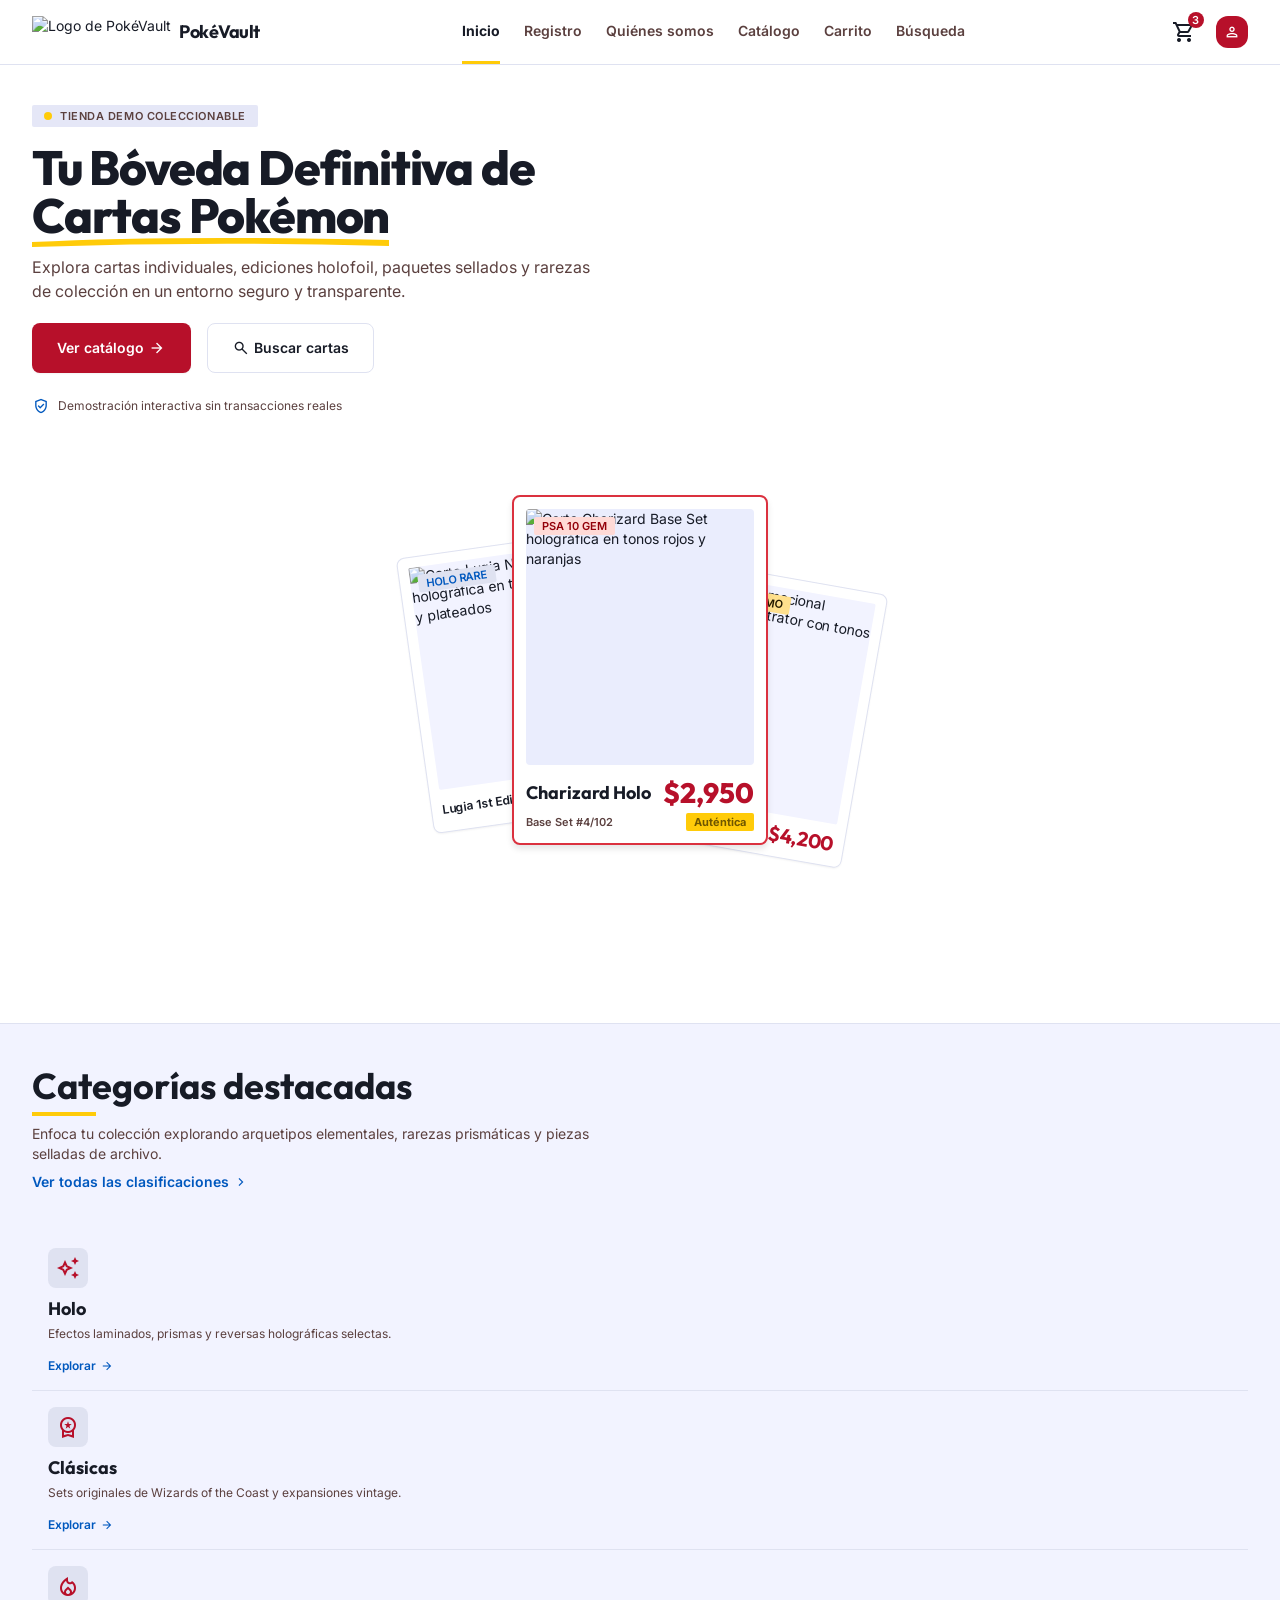
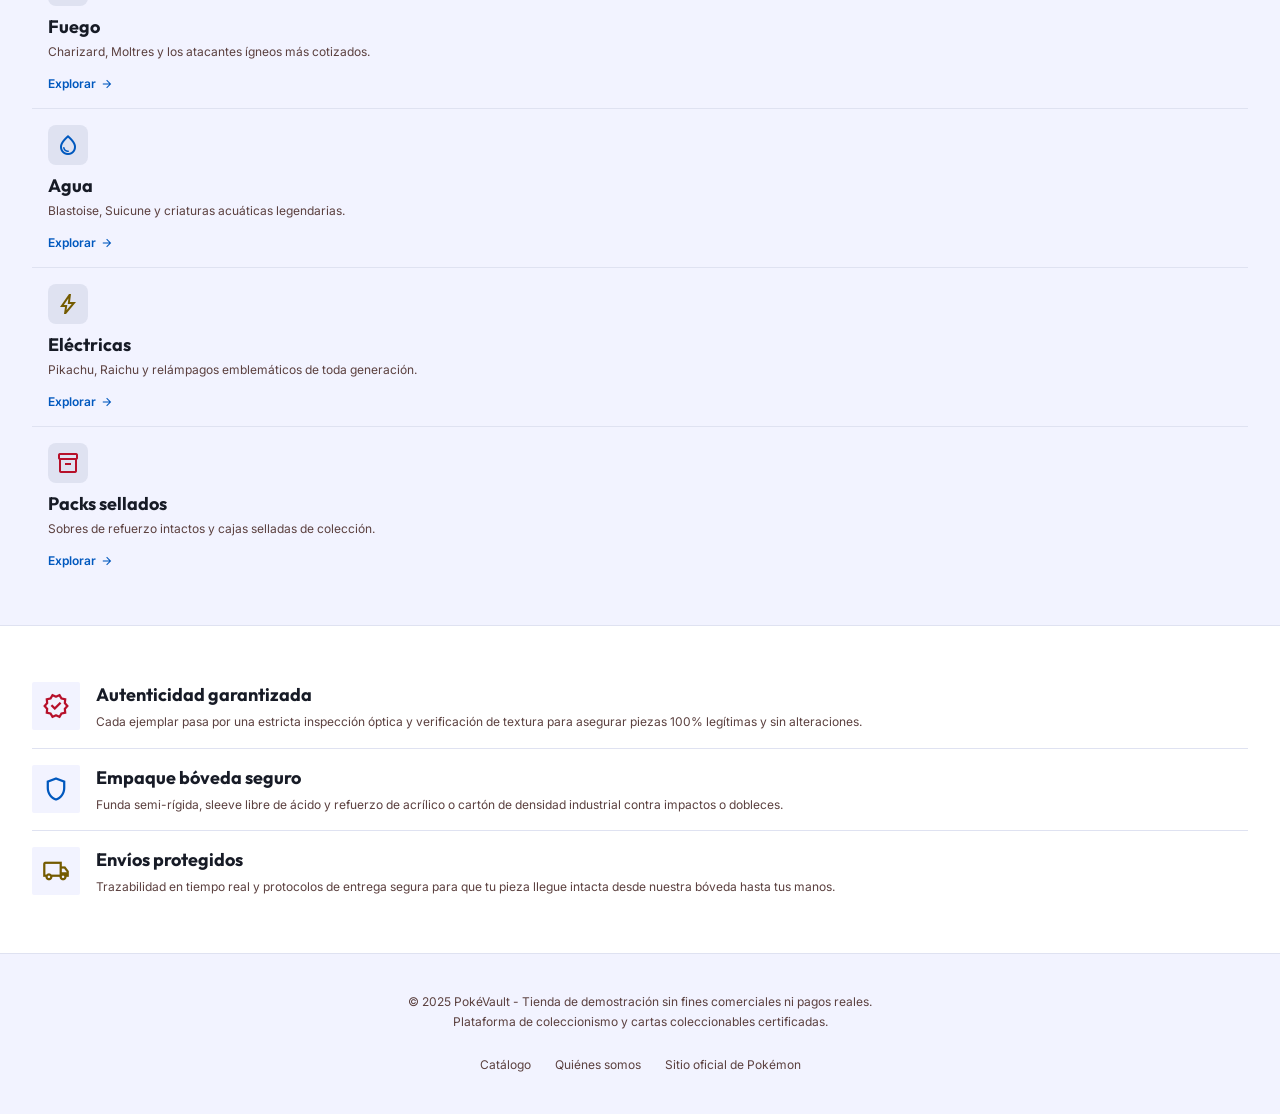
==== index.html @ d64e1e8b "git init" ====
<!DOCTYPE html>
<html lang="es">
<head>
  <meta charset="utf-8">
  <meta name="viewport" content="width=device-width, initial-scale=1.0">
  <title>PokéVault | Inicio</title>

  <!-- Fuentes e iconos -->
  <link rel="preconnect" href="https://fonts.googleapis.com">
  <link rel="preconnect" href="https://fonts.gstatic.com" crossorigin>
  <link rel="stylesheet" href="https://fonts.googleapis.com/css2?family=Inter:wght@400;600;700&family=Outfit:wght@700;800&display=swap">
  <link rel="stylesheet" href="https://fonts.googleapis.com/css2?family=Material+Symbols+Outlined:wght,FILL@100..700,0..1&display=swap">

  <!-- Estilos del sitio -->
  <link rel="stylesheet" href="styles.css">
  <link rel="stylesheet" href="css/index.css">
</head>
<body>

  <!-- ENCABEZADO -->
  <header class="site-header">
    <div class="container site-header__inner">
      <a class="brand" href="index.html">
        <img class="brand__logo" alt="Logo de PokéVault" src="https://lh3.googleusercontent.com/aida/[base64]">
        <span class="brand__name text-headline-sm">PokéVault</span>
      </a>

      <nav class="main-nav" aria-label="Navegación principal">
        <ul class="main-nav__list">
          <li><a class="main-nav__link is-active" href="index.html" aria-current="page">Inicio</a></li>
          <li><a class="main-nav__link" href="registro.html">Registro</a></li>
          <li><a class="main-nav__link" href="quienes_somos.html">Quiénes somos</a></li>
          <li><a class="main-nav__link" href="catalogo.html">Catálogo</a></li>
          <li><a class="main-nav__link" href="carrito.html">Carrito</a></li>
          <li><a class="main-nav__link" href="busqueda.html">Búsqueda</a></li>
        </ul>
      </nav>

      <div class="header-actions">
        <a class="cart-link" href="carrito.html" aria-label="Ver carrito">
          <span class="material-symbols-outlined icon-24">shopping_cart</span>
          <span class="cart-count" id="cart-count">3</span>
        </a>
        <div class="avatar">
          <span class="material-symbols-outlined icon-18">person</span>
        </div>
      </div>
    </div>
  </header>

  <main>

    <!-- HERO -->
    <section class="hero">
      <div class="container">
        <div class="hero__grid">

          <div class="hero__content">
            <div class="badge text-label-sm">
              <span class="badge__dot"></span>
              Tienda demo coleccionable
            </div>

            <h1 class="text-display">
              Tu Bóveda Definitiva de <br>
              <span class="hero__title-accent">
                Cartas Pokémon
                <svg class="hero__underline" fill="currentColor" preserveAspectRatio="none" viewBox="0 0 100 12" aria-hidden="true">
                  <path d="M0,7 Q40,0 100,5 L100,11 Q50,6 0,12 Z"></path>
                </svg>
              </span>
            </h1>

            <p class="hero__text text-body-lg">
              Explora cartas individuales, ediciones holofoil, paquetes sellados y rarezas de colección en un entorno seguro y transparente.
            </p>

            <div class="hero__actions">
              <a class="btn btn--primary text-label-lg" href="catalogo.html">
                <span>Ver catálogo</span>
                <span class="material-symbols-outlined icon-18">arrow_forward</span>
              </a>
              <a class="btn btn--outline text-label-lg" href="busqueda.html">
                <span class="material-symbols-outlined icon-18">search</span>
                <span>Buscar cartas</span>
              </a>
            </div>

            <div class="hero__note text-body-sm">
              <span class="material-symbols-outlined icon-18 color-tertiary">verified_user</span>
              <span>Demostración interactiva sin transacciones reales</span>
            </div>
          </div>

          <div class="hero__visual">
            <div class="card-stack">

              <!-- Carta izquierda -->
              <div class="showcase-card showcase-card--left">
                <div class="showcase-card__media">
                  <img alt="Carta Lugia Neo Genesis holográfica en tonos azules y plateados" src="https://lh3.googleusercontent.com/aida-public/[base64]">
                  <span class="showcase-card__tag tag--blue text-label-sm">Holo Rare</span>
                </div>
                <div class="showcase-card__row">
                  <span class="text-label-md truncate">Lugia 1st Edition</span>
                  <span class="showcase-card__price text-price-md">$850</span>
                </div>
              </div>

              <!-- Carta derecha -->
              <div class="showcase-card showcase-card--right">
                <div class="showcase-card__media">
                  <img alt="Carta promocional Pikachu Illustrator con tonos amarillos" src="https://lh3.googleusercontent.com/aida-public/[base64]">
                  <span class="showcase-card__tag tag--yellow text-label-sm">Ultra Promo</span>
                </div>
                <div class="showcase-card__row">
                  <span class="text-label-md truncate">Illustrator Pikachu</span>
                  <span class="showcase-card__price text-price-md">$4,200</span>
                </div>
              </div>

              <!-- Carta central -->
              <div class="showcase-card showcase-card--main">
                <div class="showcase-card__media">
                  <img alt="Carta Charizard Base Set holográfica en tonos rojos y naranjas" src="https://lh3.googleusercontent.com/aida-public/[base64]">
                  <span class="showcase-card__tag tag--red text-label-sm">PSA 10 Gem</span>
                </div>
                <div class="showcase-card__info">
                  <div class="showcase-card__row">
                    <span class="text-headline-sm">Charizard Holo</span>
                    <span class="showcase-card__price text-price-lg">$2,950</span>
                  </div>
                  <div class="showcase-card__row showcase-card__meta text-label-sm">
                    <span>Base Set #4/102</span>
                    <span class="chip-authentic">Auténtica</span>
                  </div>
                </div>
              </div>

            </div>
          </div>

        </div>
      </div>
    </section>

    <!-- CATEGORÍAS DESTACADAS -->
    <section class="categories">
      <div class="container">
        <div class="section-head">
          <div>
            <h2 class="section-head__title text-headline-lg">
              Categorías destacadas
              <span class="section-head__bar"></span>
            </h2>
            <p class="section-head__text">
              Enfoca tu colección explorando arquetipos elementales, rarezas prismáticas y piezas selladas de archivo.
            </p>
          </div>
          <a class="link-arrow text-label-lg" href="catalogo.html">
            <span>Ver todas las clasificaciones</span>
            <span class="material-symbols-outlined icon-16">chevron_right</span>
          </a>
        </div>

        <ul class="category-grid">
          <li class="category-item">
            <a class="category" href="catalogo.html">
              <div>
                <div class="category__icon color-primary">
                  <span class="material-symbols-outlined icon-24">auto_awesome</span>
                </div>
                <h3 class="category__title text-headline-sm">Holo</h3>
                <p class="category__text text-body-sm">Efectos laminados, prismas y reversas holográficas selectas.</p>
              </div>
              <div class="category__cta text-label-md">
                <span>Explorar</span>
                <span class="material-symbols-outlined icon-14">arrow_forward</span>
              </div>
            </a>
          </li>

          <li class="category-item">
            <a class="category" href="catalogo.html">
              <div>
                <div class="category__icon color-primary">
                  <span class="material-symbols-outlined icon-24">workspace_premium</span>
                </div>
                <h3 class="category__title text-headline-sm">Clásicas</h3>
                <p class="category__text text-body-sm">Sets originales de Wizards of the Coast y expansiones vintage.</p>
              </div>
              <div class="category__cta text-label-md">
                <span>Explorar</span>
                <span class="material-symbols-outlined icon-14">arrow_forward</span>
              </div>
            </a>
          </li>

          <li class="category-item">
            <a class="category" href="catalogo.html">
              <div>
                <div class="category__icon color-primary">
                  <span class="material-symbols-outlined icon-24">local_fire_department</span>
                </div>
                <h3 class="category__title text-headline-sm">Fuego</h3>
                <p class="category__text text-body-sm">Charizard, Moltres y los atacantes ígneos más cotizados.</p>
              </div>
              <div class="category__cta text-label-md">
                <span>Explorar</span>
                <span class="material-symbols-outlined icon-14">arrow_forward</span>
              </div>
            </a>
          </li>

          <li class="category-item">
            <a class="category" href="catalogo.html">
              <div>
                <div class="category__icon color-tertiary">
                  <span class="material-symbols-outlined icon-24">water_drop</span>
                </div>
                <h3 class="category__title text-headline-sm">Agua</h3>
                <p class="category__text text-body-sm">Blastoise, Suicune y criaturas acuáticas legendarias.</p>
              </div>
              <div class="category__cta text-label-md">
                <span>Explorar</span>
                <span class="material-symbols-outlined icon-14">arrow_forward</span>
              </div>
            </a>
          </li>

          <li class="category-item">
            <a class="category" href="catalogo.html">
              <div>
                <div class="category__icon color-secondary">
                  <span class="material-symbols-outlined icon-24">bolt</span>
                </div>
                <h3 class="category__title text-headline-sm">Eléctricas</h3>
                <p class="category__text text-body-sm">Pikachu, Raichu y relámpagos emblemáticos de toda generación.</p>
              </div>
              <div class="category__cta text-label-md">
                <span>Explorar</span>
                <span class="material-symbols-outlined icon-14">arrow_forward</span>
              </div>
            </a>
          </li>

          <li class="category-item">
            <a class="category" href="catalogo.html">
              <div>
                <div class="category__icon color-primary">
                  <span class="material-symbols-outlined icon-24">inventory_2</span>
                </div>
                <h3 class="category__title text-headline-sm">Packs sellados</h3>
                <p class="category__text text-body-sm">Sobres de refuerzo intactos y cajas selladas de colección.</p>
              </div>
              <div class="category__cta text-label-md">
                <span>Explorar</span>
                <span class="material-symbols-outlined icon-14">arrow_forward</span>
              </div>
            </a>
          </li>
        </ul>
      </div>
    </section>

    <!-- BENEFICIOS -->
    <section class="benefits">
      <div class="container">
        <div class="benefits__grid">

          <div class="benefit">
            <div class="benefit__icon color-primary">
              <span class="material-symbols-outlined icon-28">verified</span>
            </div>
            <div class="benefit__body">
              <h4 class="benefit__title text-headline-sm">Autenticidad garantizada</h4>
              <p class="benefit__text text-body-sm">
                Cada ejemplar pasa por una estricta inspección óptica y verificación de textura para asegurar piezas 100% legítimas y sin alteraciones.
              </p>
            </div>
          </div>

          <div class="benefit">
            <div class="benefit__icon color-tertiary">
              <span class="material-symbols-outlined icon-28">shield</span>
            </div>
            <div class="benefit__body">
              <h4 class="benefit__title text-headline-sm">Empaque bóveda seguro</h4>
              <p class="benefit__text text-body-sm">
                Funda semi-rígida, sleeve libre de ácido y refuerzo de acrílico o cartón de densidad industrial contra impactos o dobleces.
              </p>
            </div>
          </div>

          <div class="benefit">
            <div class="benefit__icon color-secondary">
              <span class="material-symbols-outlined icon-28">local_shipping</span>
            </div>
            <div class="benefit__body">
              <h4 class="benefit__title text-headline-sm">Envíos protegidos</h4>
              <p class="benefit__text text-body-sm">
                Trazabilidad en tiempo real y protocolos de entrega segura para que tu pieza llegue intacta desde nuestra bóveda hasta tus manos.
              </p>
            </div>
          </div>

        </div>
      </div>
    </section>

  </main>

  <!-- PIE DE PÁGINA -->
  <footer class="site-footer">
    <div class="container site-footer__inner">
      <div class="site-footer__copy text-body-sm">
        <p>© 2025 PokéVault - Tienda de demostración sin fines comerciales ni pagos reales.</p>
        <p>Plataforma de coleccionismo y cartas coleccionables certificadas.</p>
      </div>

      <nav class="footer-nav" aria-label="Enlaces del pie de página">
        <ul class="footer-nav__list">
          <li><a class="footer-nav__link text-body-sm" href="catalogo.html">Catálogo</a></li>
          <li><a class="footer-nav__link text-body-sm" href="quienes_somos.html">Quiénes somos</a></li>
          <!-- URL absoluta (sitio externo) -->
          <li><a class="footer-nav__link text-body-sm" href="https://www.pokemon.com" target="_blank" rel="noopener">Sitio oficial de Pokémon</a></li>
        </ul>
      </nav>
    </div>
  </footer>

  <!-- Scripts del sitio -->
  <script src="script.js"></script>
</body>
</html>
---- styles.css ----
/* ---------- 1. Variables y reset ---------- */
:root {
  /* Superficies */
  --surface: #faf8ff;
  --surface-lowest: #ffffff;
  --surface-low: #f2f3ff;
  --surface-container: #eaedfd;
  --surface-high: #e5e7f7;
  --surface-highest: #dfe2f1;
  --surface-variant: #dfe2f1;
  --surface-dim: #d6d9e9;
  --inverse-surface: #2c303c;
  --inverse-on-surface: #eef0ff;

  /* Texto */
  --on-surface: #171b26;
  --on-surface-variant: #5b403f;

  /* Rojo */
  --primary: #b7102a;
  --primary-container: #db313f;
  --on-primary: #ffffff;
  --error-container: #ffdad6;
  --on-error-container: #93000a;

  /* Amarillo */
  --secondary: #745b00;
  --secondary-container: #ffcb09;
  --on-secondary-container: #6f5700;
  --secondary-fixed: #ffe08d;
  --on-secondary-fixed: #241a00;

  /* Azul */
  --tertiary: #0058be;

  /* Espaciado */
  --space-xs: 0.25rem;
  --space-sm: 0.5rem;
  --space-md: 1rem;
  --space-lg: 1.5rem;
  --space-xl: 2.5rem;
  --margin: 2rem;

  /* Radios */
  --radius-sm: 0.125rem;
  --radius-md: 0.25rem;
  --radius-lg: 0.5rem;
  --radius-avatar: 0.75rem;

  /* Fuentes */
  --font-display: "Outfit", sans-serif;
  --font-body: "Inter", sans-serif;
}

*,
*::before,
*::after {
  box-sizing: border-box;
}

html,
body {
  margin: 0;
  padding: 0;
}

body {
  background-color: var(--surface);
  color: var(--on-surface);
  font-family: var(--font-body);
  font-size: 14px;
  line-height: 20px;
  overscroll-behavior: none;
}

h1,
h2,
h3,
h4,
p,
ul {
  margin: 0;
}

ul {
  padding: 0;
  list-style: none;
}

img {
  display: block;
  max-width: 100%;
}

a {
  color: inherit;
  text-decoration: none;
}

a:focus-visible,
button:focus-visible {
  outline: 3px solid var(--tertiary);
  outline-offset: 2px;
}

/* ---------- 2. Tipografía ---------- */
.text-display {
  font-family: var(--font-display);
  font-size: 48px;
  line-height: 1;
  font-weight: 800;
  letter-spacing: -0.025em;
}

.text-headline-lg {
  font-family: var(--font-display);
  font-size: 36px;
  line-height: 44px;
  font-weight: 700;
}

.text-headline-sm {
  font-family: var(--font-display);
  font-size: 18px;
  line-height: 26px;
  font-weight: 700;
}

.text-price-md {
  font-family: var(--font-display);
  font-size: 20px;
  line-height: 24px;
  font-weight: 700;
}

.text-price-lg {
  font-family: var(--font-display);
  font-size: 28px;
  line-height: 32px;
  font-weight: 800;
}

.text-body-lg {
  font-size: 16px;
  line-height: 24px;
}

.text-body-sm {
  font-size: 12px;
  line-height: 16px;
}

.text-label-lg {
  font-size: 14px;
  line-height: 20px;
  font-weight: 600;
}

.text-label-md {
  font-size: 12px;
  line-height: 16px;
  font-weight: 600;
}

.text-label-sm {
  font-size: 11px;
  line-height: 14px;
  font-weight: 600;
}

/* ---------- 3. Utilidades ---------- */
.container {
  width: 100%;
  max-width: 1320px;
  margin: 0 auto;
  padding: 0 var(--margin);
}

.material-symbols-outlined {
  line-height: 1;
}

.icon-14 { font-size: 14px; }
.icon-16 { font-size: 16px; }
.icon-18 { font-size: 18px; }
.icon-20 { font-size: 20px; }
.icon-24 { font-size: 24px; }
.icon-28 { font-size: 28px; }

.color-primary { color: var(--primary); }
.color-secondary { color: var(--secondary); }
.color-tertiary { color: var(--tertiary); }

.truncate {
  overflow: hidden;
  text-overflow: ellipsis;
  white-space: nowrap;
}

/* ---------- 4. Botones ---------- */
.btn {
  display: inline-flex;
  align-items: center;
  justify-content: center;
  gap: var(--space-xs);
  padding: 0.875rem 1.5rem;
  border-radius: var(--radius-lg);
  border: 1px solid transparent;
  cursor: pointer;
  transition: background-color 0.2s, color 0.2s;
}

.btn--primary {
  background-color: var(--primary);
  color: var(--on-primary);
  box-shadow: 0 1px 2px rgba(0, 0, 0, 0.05);
}

.btn--primary:hover:not(:disabled) {
  background-color: var(--primary-container);
}

.btn--block {
  width: 100%;
}

.btn:disabled {
  background-color: var(--surface-dim);
  color: var(--on-surface-variant);
  box-shadow: none;
  cursor: not-allowed;
}

.btn--outline {
  background-color: var(--surface-lowest);
  color: var(--on-surface);
  border-color: var(--surface-variant);
}

.btn--outline:hover {
  background-color: var(--surface-low);
}

.link-arrow {
  display: inline-flex;
  align-items: center;
  gap: var(--space-xs);
  color: var(--tertiary);
}

.link-arrow:hover {
  text-decoration: underline;
}

/* ---------- 5. Header y navegación ---------- */
.site-header {
  position: sticky;
  top: 0;
  z-index: 50;
  width: 100%;
  background-color: var(--surface-lowest);
  border-bottom: 1px solid var(--surface-variant);
}

.site-header__inner {
  display: flex;
  align-items: center;
  justify-content: space-between;
  height: 64px;
}

.brand {
  display: flex;
  align-items: center;
  gap: var(--space-sm);
}

.brand__logo {
  height: 2rem;
  width: auto;
  object-fit: contain;
}

.brand__name {
  letter-spacing: -0.025em;
  color: var(--on-surface);
}

.main-nav {
  height: 100%;
}

.main-nav__list {
  display: flex;
  align-items: center;
  gap: var(--space-lg);
  height: 100%;
}

.main-nav__list li {
  height: 100%;
}

.main-nav__link {
  display: inline-flex;
  align-items: center;
  height: 100%;
  border-bottom: 3px solid transparent;
  color: var(--on-surface-variant);
  font-size: 14px;
  line-height: 20px;
  font-weight: 600;
  white-space: nowrap;
  transition: color 0.2s;
}

.main-nav__link:hover {
  color: var(--tertiary);
}

.main-nav__link.is-active {
  color: var(--on-surface);
  font-weight: 700;
  border-bottom-color: var(--secondary-container);
}

.header-actions {
  display: flex;
  align-items: center;
  gap: var(--space-md);
}

.cart-link {
  position: relative;
  display: flex;
  align-items: center;
  justify-content: center;
  padding: var(--space-xs);
  color: var(--on-surface);
  transition: color 0.2s;
}

.cart-link:hover {
  color: var(--tertiary);
}

.cart-count {
  position: absolute;
  top: -0.25rem;
  right: -0.25rem;
  display: flex;
  align-items: center;
  justify-content: center;
  width: 1rem;
  height: 1rem;
  border-radius: 50%;
  background-color: var(--primary);
  color: var(--on-primary);
  font-size: 11px;
  font-weight: 600;
  line-height: 1;
}

.avatar {
  display: flex;
  align-items: center;
  justify-content: center;
  width: 2rem;
  height: 2rem;
  border-radius: var(--radius-avatar);
  background-color: var(--primary);
  color: var(--on-primary);
}

/* ---------- 6. Elementos compartidos ---------- */
.badge__dot {
  width: 0.5rem;
  height: 0.5rem;
  border-radius: 50%;
  background-color: var(--secondary-container);
}

[hidden] {
  display: none !important;
}

.eyebrow {
  display: inline-flex;
  align-items: center;
  gap: 0.5rem;
  margin-bottom: var(--space-xs);
  color: var(--on-surface-variant);
  letter-spacing: 0.05em;
  text-transform: uppercase;
}

.page-title {
  position: relative;
  display: inline-block;
  padding-bottom: 0.5rem;
  margin-bottom: var(--space-xs);
  letter-spacing: -0.025em;
}

.page-title__bar {
  position: absolute;
  left: 0;
  bottom: 0;
  width: 6rem;
  height: 0.25rem;
  border-radius: 9999px;
  background-color: var(--secondary-container);
}

.page-title--full {
  display: inline-block;
}

.page-title--full .page-title__bar {
  width: 100%;
}

.kicker {
  margin-top: var(--space-xs);
  color: var(--on-surface-variant);
  letter-spacing: 0.1em;
  text-transform: uppercase;
}

.kicker--primary {
  margin-top: 0;
  color: var(--primary);
  font-weight: 700;
}

.divider {
  width: 100%;
  height: 1px;
  background-color: var(--surface-variant);
}

.btn--small {
  padding: var(--space-xs) var(--space-md);
  border-radius: var(--radius-sm);
  white-space: nowrap;
}

/* ---------- 7. Footer ---------- */
.site-footer {
  width: 100%;
  background-color: var(--surface-low);
  border-top: 1px solid var(--surface-variant);
}

.site-footer__inner {
  display: flex;
  flex-direction: column;
  align-items: center;
  justify-content: space-between;
  gap: var(--space-lg);
  padding-top: var(--space-xl);
  padding-bottom: var(--space-xl);
}

.site-footer__copy {
  display: flex;
  flex-direction: column;
  align-items: center;
  gap: var(--space-xs);
  text-align: center;
  color: var(--on-surface-variant);
}

.footer-nav__list {
  display: flex;
  flex-wrap: wrap;
  align-items: center;
  justify-content: center;
  gap: var(--space-lg);
}

.footer-nav__link {
  color: var(--on-surface-variant);
  transition: color 0.2s;
}

.footer-nav__link:hover {
  color: var(--tertiary);
}
---- css/index.css ----
/*  6. Inicio: hero  */
.hero {
  width: 100%;
  padding: var(--space-xl) 0;
  background-color: var(--surface-lowest);
}

.hero__grid {
  display: grid;
  grid-template-columns: 1fr;
  gap: var(--space-xl);
  align-items: center;
}

.hero__content {
  display: flex;
  flex-direction: column;
  align-items: flex-start;
  gap: var(--space-md);
}

.badge {
  display: inline-flex;
  align-items: center;
  gap: 0.5rem;
  padding: 0.25rem 0.75rem;
  border-radius: var(--radius-sm);
  background-color: var(--surface-high);
  color: var(--on-surface-variant);
  letter-spacing: 0.05em;
  text-transform: uppercase;
}

.hero__title-accent {
  position: relative;
  display: inline-block;
}

.hero__underline {
  position: absolute;
  left: 0;
  bottom: -0.5rem;
  width: 100%;
  height: 0.75rem;
  color: var(--secondary-container);
}

.hero__text {
  max-width: 36rem;
  color: var(--on-surface-variant);
}

.hero__actions {
  display: flex;
  flex-wrap: wrap;
  align-items: center;
  gap: var(--space-md);
  padding-top: var(--space-xs);
}

.hero__note {
  display: inline-flex;
  align-items: center;
  gap: 0.5rem;
  padding-top: var(--space-sm);
  color: var(--on-surface-variant);
}

/* Composición de cartas */
.hero__visual {
  position: relative;
  display: flex;
  align-items: center;
  justify-content: center;
  width: 100%;
  padding: 1.5rem 0;
}

.card-stack {
  position: relative;
  width: 100%;
  max-width: 420px;
  height: 480px;
}

.showcase-card {
  position: absolute;
  background-color: var(--surface-lowest);
  border: 1px solid var(--surface-variant);
  border-radius: var(--radius-lg);
  box-shadow: 0 1px 2px rgba(0, 0, 0, 0.05);
  transition: transform 0.3s;
}

.showcase-card--left {
  left: -1rem;
  top: 4rem;
  width: 13rem;
  padding: 0.625rem;
  transform: rotate(-8deg);
}

.showcase-card--right {
  right: -1rem;
  top: 6rem;
  width: 13rem;
  padding: 0.625rem;
  transform: rotate(10deg);
}

.showcase-card--left:hover,
.showcase-card--right:hover {
  transform: rotate(0deg);
}

.showcase-card--main {
  left: 50%;
  top: 1rem;
  z-index: 10;
  width: 16rem;
  padding: 0.75rem;
  border: 2px solid var(--primary-container);
  box-shadow: 0 4px 6px rgba(0, 0, 0, 0.1);
  transform: translateX(-50%);
}

.showcase-card--main:hover {
  transform: translateX(-50%) scale(1.05);
}

.showcase-card__media {
  position: relative;
  width: 100%;
  height: 14rem;
  overflow: hidden;
  border-radius: var(--radius-sm);
  background-color: var(--surface-low);
}

.showcase-card--main .showcase-card__media {
  height: 16rem;
  border-radius: var(--radius-md);
  background-color: var(--surface-container);
}

.showcase-card__media img {
  width: 100%;
  height: 100%;
  object-fit: cover;
}

.showcase-card__tag {
  position: absolute;
  top: 0.5rem;
  left: 0.5rem;
  padding: 0.125rem 0.5rem;
  border-radius: var(--radius-sm);
  text-transform: uppercase;
}

.tag--blue {
  background-color: var(--surface-highest);
  color: var(--tertiary);
}

.tag--yellow {
  background-color: var(--secondary-fixed);
  color: var(--on-secondary-fixed);
}

.tag--red {
  background-color: var(--error-container);
  color: var(--on-error-container);
}

.showcase-card__row {
  display: flex;
  align-items: center;
  justify-content: space-between;
  gap: var(--space-sm);
  padding-top: 0.5rem;
}

.showcase-card__info {
  display: flex;
  flex-direction: column;
  gap: var(--space-xs);
  padding-top: 0.75rem;
}

.showcase-card__info .showcase-card__row {
  padding-top: 0;
}

.showcase-card__meta {
  color: var(--on-surface-variant);
}

.showcase-card__price {
  color: var(--primary);
}

.chip-authentic {
  padding: 0.125rem 0.5rem;
  border-radius: var(--radius-sm);
  background-color: var(--secondary-container);
  color: var(--on-secondary-container);
  font-weight: 700;
}

/* ---------- 7. Inicio: categorías ---------- */
.categories {
  width: 100%;
  padding: var(--space-xl) 0;
  background-color: var(--surface-low);
  border-top: 1px solid var(--surface-variant);
  border-bottom: 1px solid var(--surface-variant);
}

.section-head {
  display: flex;
  flex-direction: column;
  gap: var(--space-sm);
  margin-bottom: var(--space-xl);
}

.section-head__title {
  display: inline-block;
}

.section-head__bar {
  display: block;
  width: 4rem;
  height: 0.25rem;
  margin-top: 0.25rem;
  background-color: var(--secondary-container);
}

.section-head__text {
  max-width: 36rem;
  margin-top: 0.5rem;
  color: var(--on-surface-variant);
}

.category-grid {
  display: grid;
  grid-template-columns: 1fr;
}

.category-item {
  display: flex;
}

.category-item + .category-item {
  border-top: 1px solid var(--surface-variant);
}

.category {
  display: flex;
  flex: 1;
  flex-direction: column;
  justify-content: space-between;
  padding: var(--space-md);
  transition: background-color 0.2s;
}

.category:hover {
  background-color: var(--surface-container);
}

.category__icon {
  display: flex;
  align-items: center;
  justify-content: center;
  width: 2.5rem;
  height: 2.5rem;
  margin-bottom: var(--space-sm);
  border-radius: var(--radius-lg);
  background-color: var(--surface-highest);
  transition: transform 0.2s;
}

.category:hover .category__icon {
  transform: scale(1.1);
}

.category__title {
  margin-bottom: 0.25rem;
  color: var(--on-surface);
}

.category__text {
  color: var(--on-surface-variant);
}

.category__cta {
  display: flex;
  align-items: center;
  gap: 0.25rem;
  padding-top: var(--space-md);
  color: var(--tertiary);
}

.category:hover .category__cta {
  text-decoration: underline;
}

/* ---------- 8. Inicio: beneficios ---------- */
.benefits {
  width: 100%;
  padding: var(--space-xl) 0;
  background-color: var(--surface-lowest);
}

.benefits__grid {
  display: grid;
  grid-template-columns: 1fr;
}

.benefit {
  display: flex;
  align-items: flex-start;
  gap: var(--space-md);
  padding: var(--space-md) 0;
}

.benefit + .benefit {
  border-top: 1px solid var(--surface-variant);
}

.benefit__icon {
  display: flex;
  flex-shrink: 0;
  align-items: center;
  justify-content: center;
  width: 3rem;
  height: 3rem;
  border-radius: var(--radius-sm);
  background-color: var(--surface-low);
}

.benefit__body {
  display: flex;
  flex-direction: column;
  gap: 0.25rem;
}

.benefit__title {
  color: var(--on-surface);
}

.benefit__text {
  color: var(--on-surface-variant);
  line-height: 1.625;
}
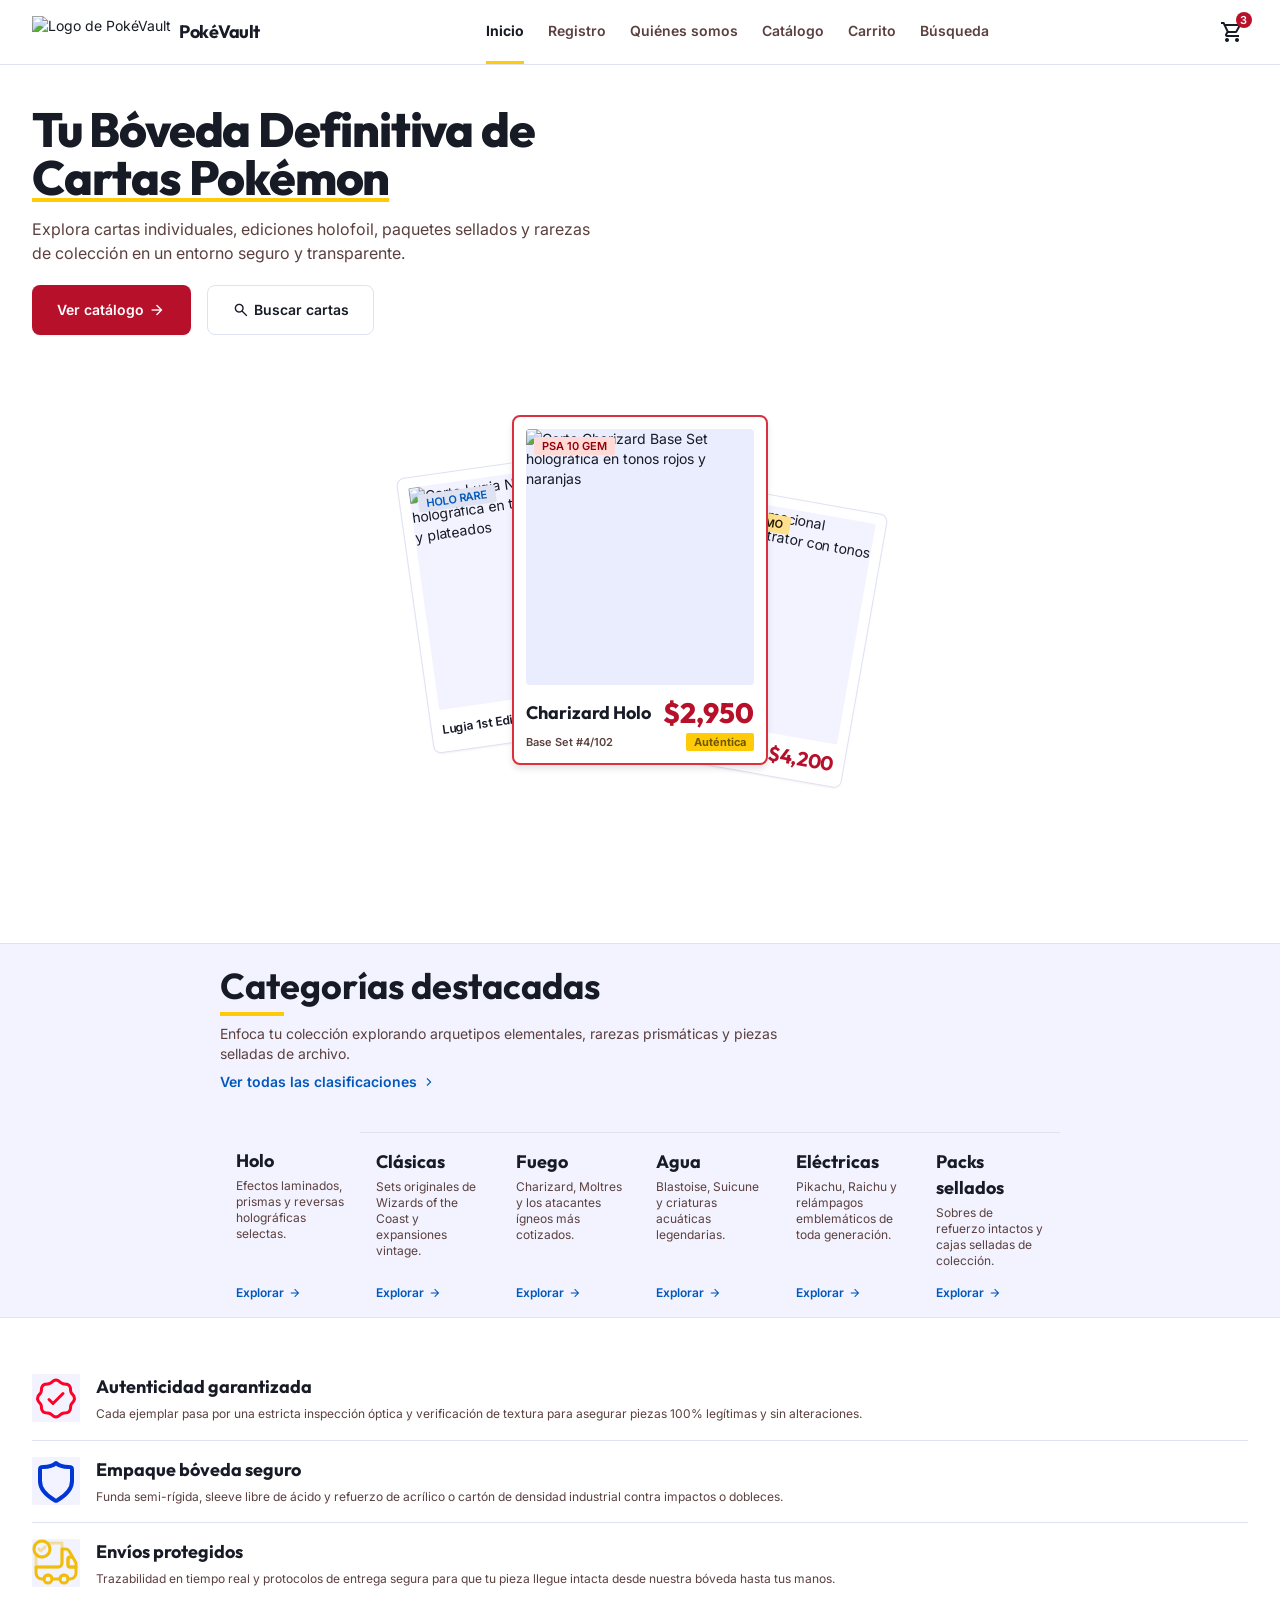
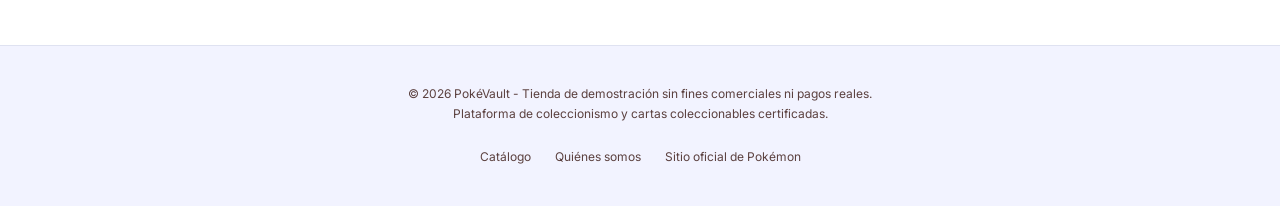
==== commit d792de75: "correccion de estilos y contenido innecesario del index" ====
--- a/index.html
+++ b/index.html
@@ -5,13 +5,11 @@
   <meta name="viewport" content="width=device-width, initial-scale=1.0">
   <title>PokéVault | Inicio</title>
 
-  <!-- Fuentes e iconos -->
   <link rel="preconnect" href="https://fonts.googleapis.com">
   <link rel="preconnect" href="https://fonts.gstatic.com" crossorigin>
   <link rel="stylesheet" href="https://fonts.googleapis.com/css2?family=Inter:wght@400;600;700&family=Outfit:wght@700;800&display=swap">
   <link rel="stylesheet" href="https://fonts.googleapis.com/css2?family=Material+Symbols+Outlined:wght,FILL@100..700,0..1&display=swap">
 
-  <!-- Estilos del sitio -->
   <link rel="stylesheet" href="styles.css">
   <link rel="stylesheet" href="css/index.css">
 </head>
@@ -41,9 +39,6 @@
           <span class="material-symbols-outlined icon-24">shopping_cart</span>
           <span class="cart-count" id="cart-count">3</span>
         </a>
-        <div class="avatar">
-          <span class="material-symbols-outlined icon-18">person</span>
-        </div>
       </div>
     </div>
   </header>
@@ -56,18 +51,10 @@
         <div class="hero__grid">
 
           <div class="hero__content">
-            <div class="badge text-label-sm">
-              <span class="badge__dot"></span>
-              Tienda demo coleccionable
-            </div>
-
             <h1 class="text-display">
               Tu Bóveda Definitiva de <br>
-              <span class="hero__title-accent">
+              <span class="hero__title-accent underline__title">
                 Cartas Pokémon
-                <svg class="hero__underline" fill="currentColor" preserveAspectRatio="none" viewBox="0 0 100 12" aria-hidden="true">
-                  <path d="M0,7 Q40,0 100,5 L100,11 Q50,6 0,12 Z"></path>
-                </svg>
               </span>
             </h1>
 
@@ -86,16 +73,11 @@
               </a>
             </div>
 
-            <div class="hero__note text-body-sm">
-              <span class="material-symbols-outlined icon-18 color-tertiary">verified_user</span>
-              <span>Demostración interactiva sin transacciones reales</span>
-            </div>
           </div>
 
           <div class="hero__visual">
             <div class="card-stack">
 
-              <!-- Carta izquierda -->
               <div class="showcase-card showcase-card--left">
                 <div class="showcase-card__media">
                   <img alt="Carta Lugia Neo Genesis holográfica en tonos azules y plateados" src="https://lh3.googleusercontent.com/aida-public/[base64]">
@@ -107,7 +89,6 @@
                 </div>
               </div>
 
-              <!-- Carta derecha -->
               <div class="showcase-card showcase-card--right">
                 <div class="showcase-card__media">
                   <img alt="Carta promocional Pikachu Illustrator con tonos amarillos" src="https://lh3.googleusercontent.com/aida-public/[base64]">
@@ -119,7 +100,6 @@
                 </div>
               </div>
 
-              <!-- Carta central -->
               <div class="showcase-card showcase-card--main">
                 <div class="showcase-card__media">
                   <img alt="Carta Charizard Base Set holográfica en tonos rojos y naranjas" src="https://lh3.googleusercontent.com/aida-public/[base64]">
@@ -143,10 +123,8 @@
         </div>
       </div>
     </section>
-
     <!-- CATEGORÍAS DESTACADAS -->
     <section class="categories">
-      <div class="container">
         <div class="section-head">
           <div>
             <h2 class="section-head__title text-headline-lg">
@@ -167,9 +145,6 @@
           <li class="category-item">
             <a class="category" href="catalogo.html">
               <div>
-                <div class="category__icon color-primary">
-                  <span class="material-symbols-outlined icon-24">auto_awesome</span>
-                </div>
                 <h3 class="category__title text-headline-sm">Holo</h3>
                 <p class="category__text text-body-sm">Efectos laminados, prismas y reversas holográficas selectas.</p>
               </div>
@@ -183,9 +158,7 @@
           <li class="category-item">
             <a class="category" href="catalogo.html">
               <div>
-                <div class="category__icon color-primary">
-                  <span class="material-symbols-outlined icon-24">workspace_premium</span>
-                </div>
+               
                 <h3 class="category__title text-headline-sm">Clásicas</h3>
                 <p class="category__text text-body-sm">Sets originales de Wizards of the Coast y expansiones vintage.</p>
               </div>
@@ -199,9 +172,7 @@
           <li class="category-item">
             <a class="category" href="catalogo.html">
               <div>
-                <div class="category__icon color-primary">
-                  <span class="material-symbols-outlined icon-24">local_fire_department</span>
-                </div>
+                
                 <h3 class="category__title text-headline-sm">Fuego</h3>
                 <p class="category__text text-body-sm">Charizard, Moltres y los atacantes ígneos más cotizados.</p>
               </div>
@@ -215,9 +186,6 @@
           <li class="category-item">
             <a class="category" href="catalogo.html">
               <div>
-                <div class="category__icon color-tertiary">
-                  <span class="material-symbols-outlined icon-24">water_drop</span>
-                </div>
                 <h3 class="category__title text-headline-sm">Agua</h3>
                 <p class="category__text text-body-sm">Blastoise, Suicune y criaturas acuáticas legendarias.</p>
               </div>
@@ -231,9 +199,7 @@
           <li class="category-item">
             <a class="category" href="catalogo.html">
               <div>
-                <div class="category__icon color-secondary">
-                  <span class="material-symbols-outlined icon-24">bolt</span>
-                </div>
+                
                 <h3 class="category__title text-headline-sm">Eléctricas</h3>
                 <p class="category__text text-body-sm">Pikachu, Raichu y relámpagos emblemáticos de toda generación.</p>
               </div>
@@ -247,9 +213,6 @@
           <li class="category-item">
             <a class="category" href="catalogo.html">
               <div>
-                <div class="category__icon color-primary">
-                  <span class="material-symbols-outlined icon-24">inventory_2</span>
-                </div>
                 <h3 class="category__title text-headline-sm">Packs sellados</h3>
                 <p class="category__text text-body-sm">Sobres de refuerzo intactos y cajas selladas de colección.</p>
               </div>
@@ -260,7 +223,7 @@
             </a>
           </li>
         </ul>
-      </div>
+      
     </section>
 
     <!-- BENEFICIOS -->
@@ -270,7 +233,7 @@
 
           <div class="benefit">
             <div class="benefit__icon color-primary">
-              <span class="material-symbols-outlined icon-28">verified</span>
+              <svg width="99px" height="99px" viewBox="0 0 24 24" fill="none" xmlns="http://www.w3.org/2000/svg"><g id="SVGRepo_bgCarrier" stroke-width="0"></g><g id="SVGRepo_tracerCarrier" stroke-linecap="round" stroke-linejoin="round"></g><g id="SVGRepo_iconCarrier"> <path d="M9.78133 3.89027C10.3452 3.40974 10.6271 3.16948 10.9219 3.02859C11.6037 2.70271 12.3963 2.70271 13.0781 3.02859C13.3729 3.16948 13.6548 3.40974 14.2187 3.89027C14.4431 4.08152 14.5553 4.17715 14.6752 4.25747C14.9499 4.4416 15.2584 4.56939 15.5828 4.63344C15.7244 4.66139 15.8713 4.67312 16.1653 4.69657C16.9038 4.7555 17.273 4.78497 17.5811 4.89378C18.2936 5.14546 18.8541 5.70591 19.1058 6.41844C19.2146 6.72651 19.244 7.09576 19.303 7.83426C19.3264 8.12819 19.3381 8.27515 19.3661 8.41669C19.4301 8.74114 19.5579 9.04965 19.7421 9.32437C19.8224 9.44421 19.918 9.55642 20.1093 9.78084C20.5898 10.3447 20.8301 10.6267 20.971 10.9214C21.2968 11.6032 21.2968 12.3958 20.971 13.0776C20.8301 13.3724 20.5898 13.6543 20.1093 14.2182C19.918 14.4426 19.8224 14.5548 19.7421 14.6747C19.5579 14.9494 19.4301 15.2579 19.3661 15.5824C19.3381 15.7239 19.3264 15.8709 19.303 16.1648C19.244 16.9033 19.2146 17.2725 19.1058 17.5806C18.8541 18.2931 18.2936 18.8536 17.5811 19.1053C17.273 19.2141 16.9038 19.2435 16.1653 19.3025C15.8713 19.3259 15.7244 19.3377 15.5828 19.3656C15.2584 19.4297 14.9499 19.5574 14.6752 19.7416C14.5553 19.8219 14.4431 19.9175 14.2187 20.1088C13.6548 20.5893 13.3729 20.8296 13.0781 20.9705C12.3963 21.2963 11.6037 21.2963 10.9219 20.9705C10.6271 20.8296 10.3452 20.5893 9.78133 20.1088C9.55691 19.9175 9.44469 19.8219 9.32485 19.7416C9.05014 19.5574 8.74163 19.4297 8.41718 19.3656C8.27564 19.3377 8.12868 19.3259 7.83475 19.3025C7.09625 19.2435 6.72699 19.2141 6.41893 19.1053C5.7064 18.8536 5.14594 18.2931 4.89427 17.5806C4.78546 17.2725 4.75599 16.9033 4.69706 16.1648C4.6736 15.8709 4.66188 15.7239 4.63393 15.5824C4.56988 15.2579 4.44209 14.9494 4.25796 14.6747C4.17764 14.5548 4.08201 14.4426 3.89076 14.2182C3.41023 13.6543 3.16997 13.3724 3.02907 13.0776C2.7032 12.3958 2.7032 11.6032 3.02907 10.9214C3.16997 10.6266 3.41023 10.3447 3.89076 9.78084C4.08201 9.55642 4.17764 9.44421 4.25796 9.32437C4.44209 9.04965 4.56988 8.74114 4.63393 8.41669C4.66188 8.27515 4.6736 8.12819 4.69706 7.83426C4.75599 7.09576 4.78546 6.72651 4.89427 6.41844C5.14594 5.70591 5.7064 5.14546 6.41893 4.89378C6.72699 4.78497 7.09625 4.7555 7.83475 4.69657C8.12868 4.67312 8.27564 4.66139 8.41718 4.63344C8.74163 4.56939 9.05014 4.4416 9.32485 4.25747C9.4447 4.17715 9.55691 4.08152 9.78133 3.89027Z" stroke="#ff0026" stroke-width="1.5"></path> <path d="M8.5 12.5L10.5 14.5L15.5 9.5" stroke="#ff0026" stroke-width="1.5" stroke-linecap="round" stroke-linejoin="round"></path> </g></svg>
             </div>
             <div class="benefit__body">
               <h4 class="benefit__title text-headline-sm">Autenticidad garantizada</h4>
@@ -282,7 +245,7 @@
 
           <div class="benefit">
             <div class="benefit__icon color-tertiary">
-              <span class="material-symbols-outlined icon-28">shield</span>
+              <svg width="50px" height="50px" viewBox="0 0 24 24" fill="none" xmlns="http://www.w3.org/2000/svg" stroke="#0a12ff"><g id="SVGRepo_bgCarrier" stroke-width="0"></g><g id="SVGRepo_tracerCarrier" stroke-linecap="round" stroke-linejoin="round"></g><g id="SVGRepo_iconCarrier"> <path d="M11.302 21.6149C11.5234 21.744 11.6341 21.8086 11.7903 21.8421C11.9116 21.8681 12.0884 21.8681 12.2097 21.8421C12.3659 21.8086 12.4766 21.744 12.698 21.6149C14.646 20.4784 20 16.9084 20 12V6.6C20 6.04207 20 5.7631 19.8926 5.55048C19.7974 5.36198 19.6487 5.21152 19.4613 5.11409C19.25 5.00419 18.9663 5.00084 18.3988 4.99413C15.4272 4.95899 13.7136 4.71361 12 3C10.2864 4.71361 8.57279 4.95899 5.6012 4.99413C5.03373 5.00084 4.74999 5.00419 4.53865 5.11409C4.35129 5.21152 4.20259 5.36198 4.10739 5.55048C4 5.7631 4 6.04207 4 6.6V12C4 16.9084 9.35396 20.4784 11.302 21.6149Z" stroke="#0036d6" stroke-width="2" stroke-linecap="round" stroke-linejoin="round"></path> </g></svg>
             </div>
             <div class="benefit__body">
               <h4 class="benefit__title text-headline-sm">Empaque bóveda seguro</h4>
@@ -294,7 +257,7 @@
 
           <div class="benefit">
             <div class="benefit__icon color-secondary">
-              <span class="material-symbols-outlined icon-28">local_shipping</span>
+              <svg viewBox="0 0 24 24" fill="none" xmlns="http://www.w3.org/2000/svg"><g id="SVGRepo_bgCarrier" stroke-width="0"></g><g id="SVGRepo_tracerCarrier" stroke-linecap="round" stroke-linejoin="round"></g><g id="SVGRepo_iconCarrier"> <path opacity="0.4" d="M15 2V12C15 13.1 14.1 14 13 14H2V7.62C2.73 8.49 3.85003 9.03 5.09003 9C6.10003 8.98 7.01 8.59 7.69 7.94C8 7.68 8.26002 7.34999 8.46002 6.98999C8.82002 6.37999 9.02 5.65997 9 4.90997C8.97 3.73997 8.45001 2.71 7.64001 2H15Z" stroke="#f0be0a" stroke-width="1.5" stroke-linecap="round" stroke-linejoin="round"></path> <path d="M22 14V17C22 18.66 20.66 20 19 20H18C18 18.9 17.1 18 16 18C14.9 18 14 18.9 14 20H10C10 18.9 9.1 18 8 18C6.9 18 6 18.9 6 20H5C3.34 20 2 18.66 2 17V14H13C14.1 14 15 13.1 15 12V5H16.84C17.56 5 18.22 5.39001 18.58 6.01001L20.29 9H19C18.45 9 18 9.45 18 10V13C18 13.55 18.45 14 19 14H22Z" stroke="#f0be0a" stroke-width="1.5" stroke-linecap="round" stroke-linejoin="round"></path> <path d="M8 22C9.10457 22 10 21.1046 10 20C10 18.8954 9.10457 18 8 18C6.89543 18 6 18.8954 6 20C6 21.1046 6.89543 22 8 22Z" stroke="#f0be0a" stroke-width="1.5" stroke-linecap="round" stroke-linejoin="round"></path> <path d="M16 22C17.1046 22 18 21.1046 18 20C18 18.8954 17.1046 18 16 18C14.8954 18 14 18.8954 14 20C14 21.1046 14.8954 22 16 22Z" stroke="#f0be0a" stroke-width="1.5" stroke-linecap="round" stroke-linejoin="round"></path> <path d="M22 12V14H19C18.45 14 18 13.55 18 13V10C18 9.45 18.45 9 19 9H20.29L22 12Z" stroke="#f0be0a" stroke-width="1.5" stroke-linecap="round" stroke-linejoin="round"></path> <path d="M8.9992 4.90975C9.0192 5.65975 8.81922 6.37977 8.45922 6.98977C8.25922 7.34977 7.9992 7.67978 7.6892 7.93978C7.0092 8.58978 6.09922 8.97978 5.08922 8.99978C3.84922 9.02978 2.7292 8.48977 1.9992 7.61977C1.8592 7.46977 1.7392 7.29978 1.6292 7.12978C1.2392 6.53978 1.0192 5.8398 0.999195 5.0898C0.969195 3.8298 1.52919 2.67977 2.42919 1.92977C3.10919 1.36977 3.96917 1.01978 4.90917 0.999776C5.95917 0.979776 6.91921 1.35978 7.63921 1.99978C8.44921 2.70978 8.9692 3.73975 8.9992 4.90975Z" stroke="#f0be0a" stroke-width="1.5" stroke-miterlimit="10" stroke-linecap="round" stroke-linejoin="round"></path> <path opacity="0.4" d="M3.43945 5.02979L4.44946 5.98975L6.53943 3.96973" stroke="#f0be0a" stroke-width="1.5" stroke-linecap="round" stroke-linejoin="round"></path> </g></svg>
             </div>
             <div class="benefit__body">
               <h4 class="benefit__title text-headline-sm">Envíos protegidos</h4>
@@ -314,7 +277,7 @@
   <footer class="site-footer">
     <div class="container site-footer__inner">
       <div class="site-footer__copy text-body-sm">
-        <p>© 2025 PokéVault - Tienda de demostración sin fines comerciales ni pagos reales.</p>
+        <p>© 2026 PokéVault - Tienda de demostración sin fines comerciales ni pagos reales.</p>
         <p>Plataforma de coleccionismo y cartas coleccionables certificadas.</p>
       </div>
 
--- a/styles.css
+++ b/styles.css
@@ -1,6 +1,5 @@
 
 
-/* ---------- 1. Variables y reset ---------- */
 :root {
   /* Superficies */
   --surface: #faf8ff;
@@ -105,7 +104,6 @@
   outline-offset: 2px;
 }
 
-/* ---------- 2. Tipografía ---------- */
 .text-display {
   font-family: var(--font-display);
   font-size: 48px;
@@ -170,7 +168,6 @@
   font-weight: 600;
 }
 
-/* ---------- 3. Utilidades ---------- */
 .container {
   width: 100%;
   max-width: 1320px;
@@ -199,7 +196,6 @@
   white-space: nowrap;
 }
 
-/* ---------- 4. Botones ---------- */
 .btn {
   display: inline-flex;
   align-items: center;
@@ -254,7 +250,6 @@
   text-decoration: underline;
 }
 
-/* ---------- 5. Header y navegación ---------- */
 .site-header {
   position: sticky;
   top: 0;
@@ -374,17 +369,6 @@
   color: var(--on-primary);
 }
 
-/* ---------- 6. Elementos compartidos ---------- */
-.badge__dot {
-  width: 0.5rem;
-  height: 0.5rem;
-  border-radius: 50%;
-  background-color: var(--secondary-container);
-}
-
-[hidden] {
-  display: none !important;
-}
 
 .eyebrow {
   display: inline-flex;
@@ -447,7 +431,6 @@
   white-space: nowrap;
 }
 
-/* ---------- 7. Footer ---------- */
 .site-footer {
   width: 100%;
   background-color: var(--surface-low);
--- a/css/index.css
+++ b/css/index.css
@@ -1,6 +1,9 @@
 
-
-/*  6. Inicio: hero  */
+.underline__title {
+  text-decoration: underline;
+  text-decoration-color: var(--secondary-container);
+}
+
 .hero {
   width: 100%;
   padding: var(--space-xl) 0;
@@ -68,7 +71,6 @@
   color: var(--on-surface-variant);
 }
 
-/* Composición de cartas */
 .hero__visual {
   position: relative;
   display: flex;
@@ -210,10 +212,9 @@
   font-weight: 700;
 }
 
-/* ---------- 7. Inicio: categorías ---------- */
 .categories {
   width: 100%;
-  padding: var(--space-xl) 0;
+  padding: 20px 220px 0;
   background-color: var(--surface-low);
   border-top: 1px solid var(--surface-variant);
   border-bottom: 1px solid var(--surface-variant);
@@ -246,7 +247,7 @@
 
 .category-grid {
   display: grid;
-  grid-template-columns: 1fr;
+  grid-template-columns: repeat(6, 1fr);
 }
 
 .category-item {
@@ -307,7 +308,6 @@
   text-decoration: underline;
 }
 
-/* ---------- 8. Inicio: beneficios ---------- */
 .benefits {
   width: 100%;
   padding: var(--space-xl) 0;
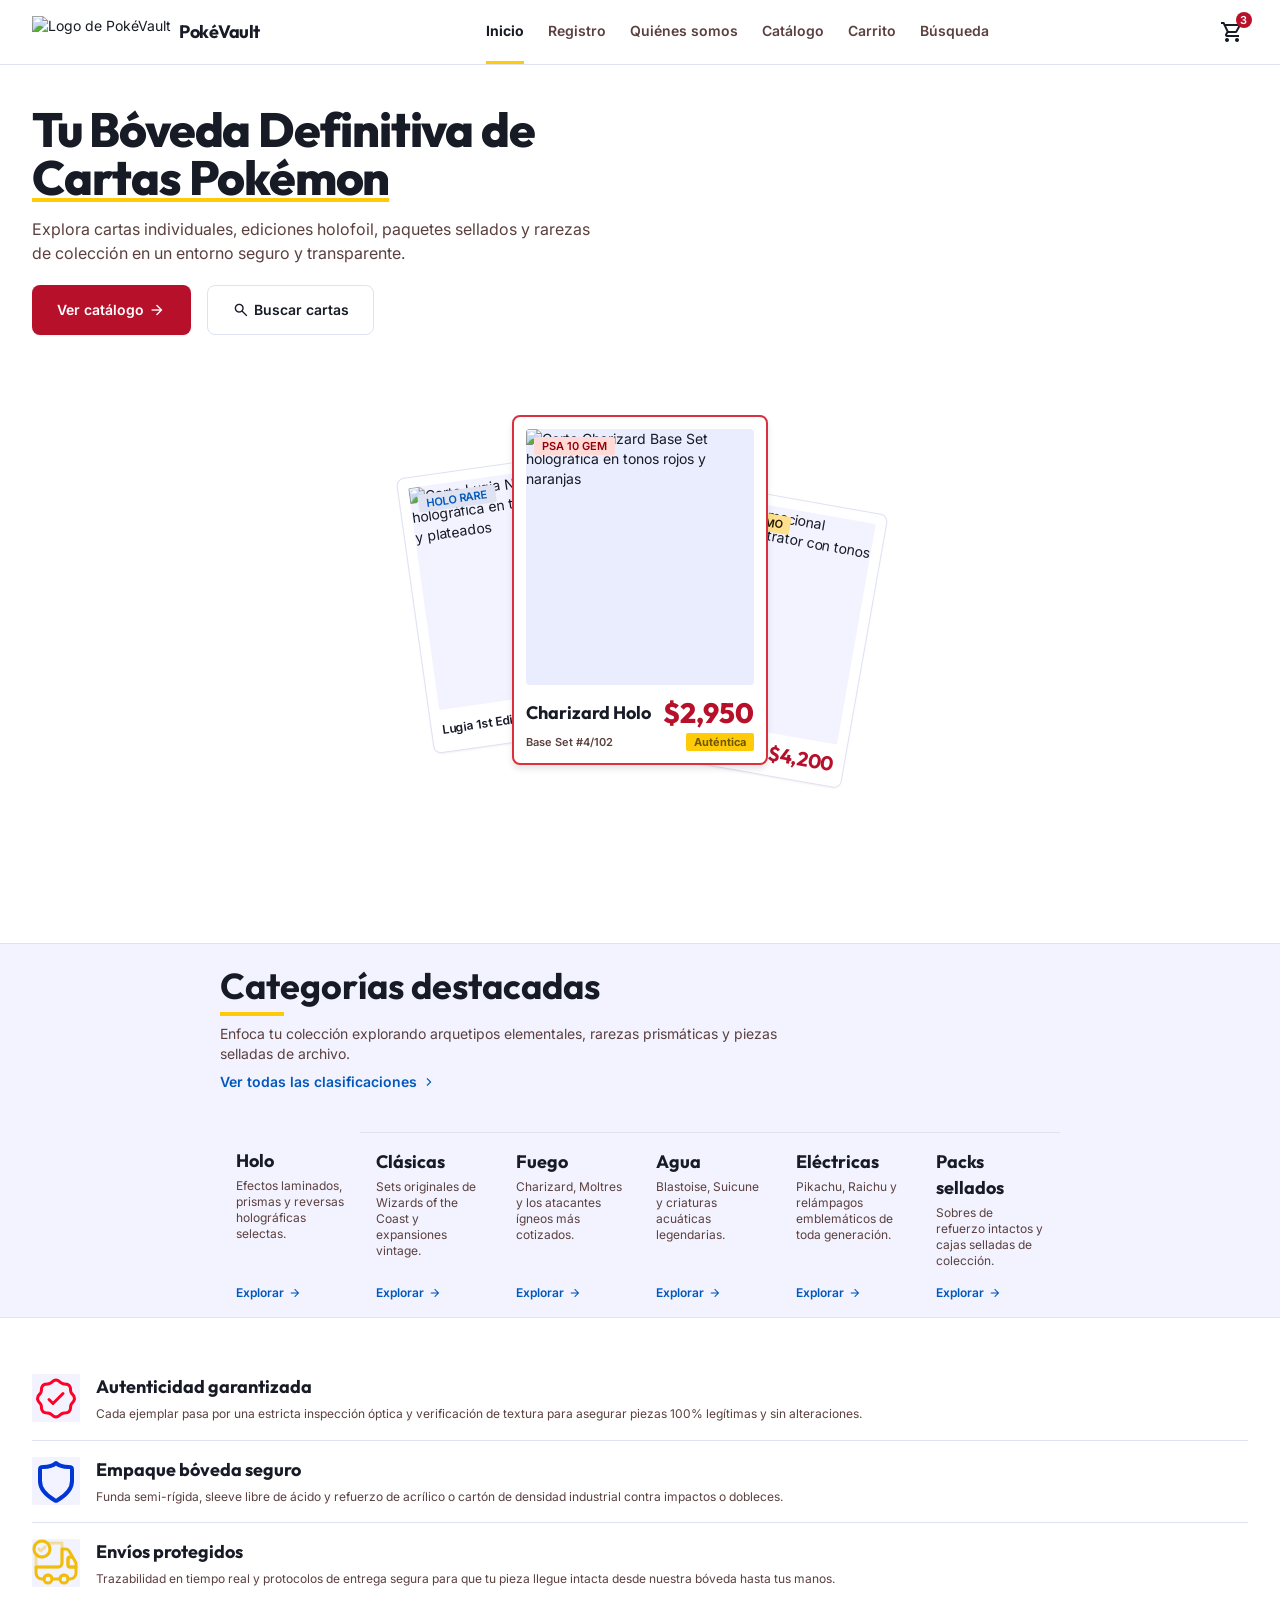
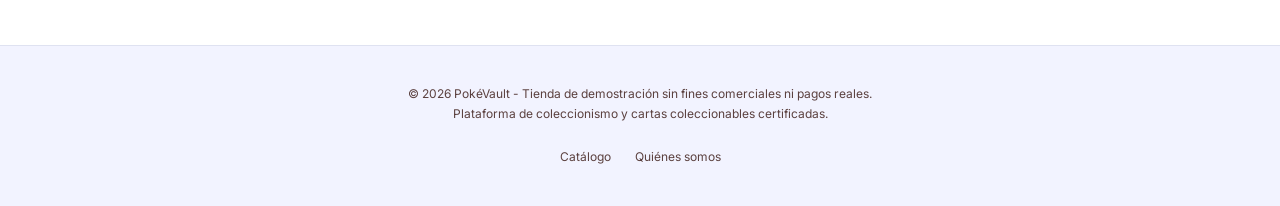
==== commit 060a8274: "eliminacion de iconos innecesarios, contenido irrelevante y cambios pequeños en el css" ====
--- a/index.html
+++ b/index.html
@@ -285,8 +285,7 @@
         <ul class="footer-nav__list">
           <li><a class="footer-nav__link text-body-sm" href="catalogo.html">Catálogo</a></li>
           <li><a class="footer-nav__link text-body-sm" href="quienes_somos.html">Quiénes somos</a></li>
-          <!-- URL absoluta (sitio externo) -->
-          <li><a class="footer-nav__link text-body-sm" href="https://www.pokemon.com" target="_blank" rel="noopener">Sitio oficial de Pokémon</a></li>
+      
         </ul>
       </nav>
     </div>
